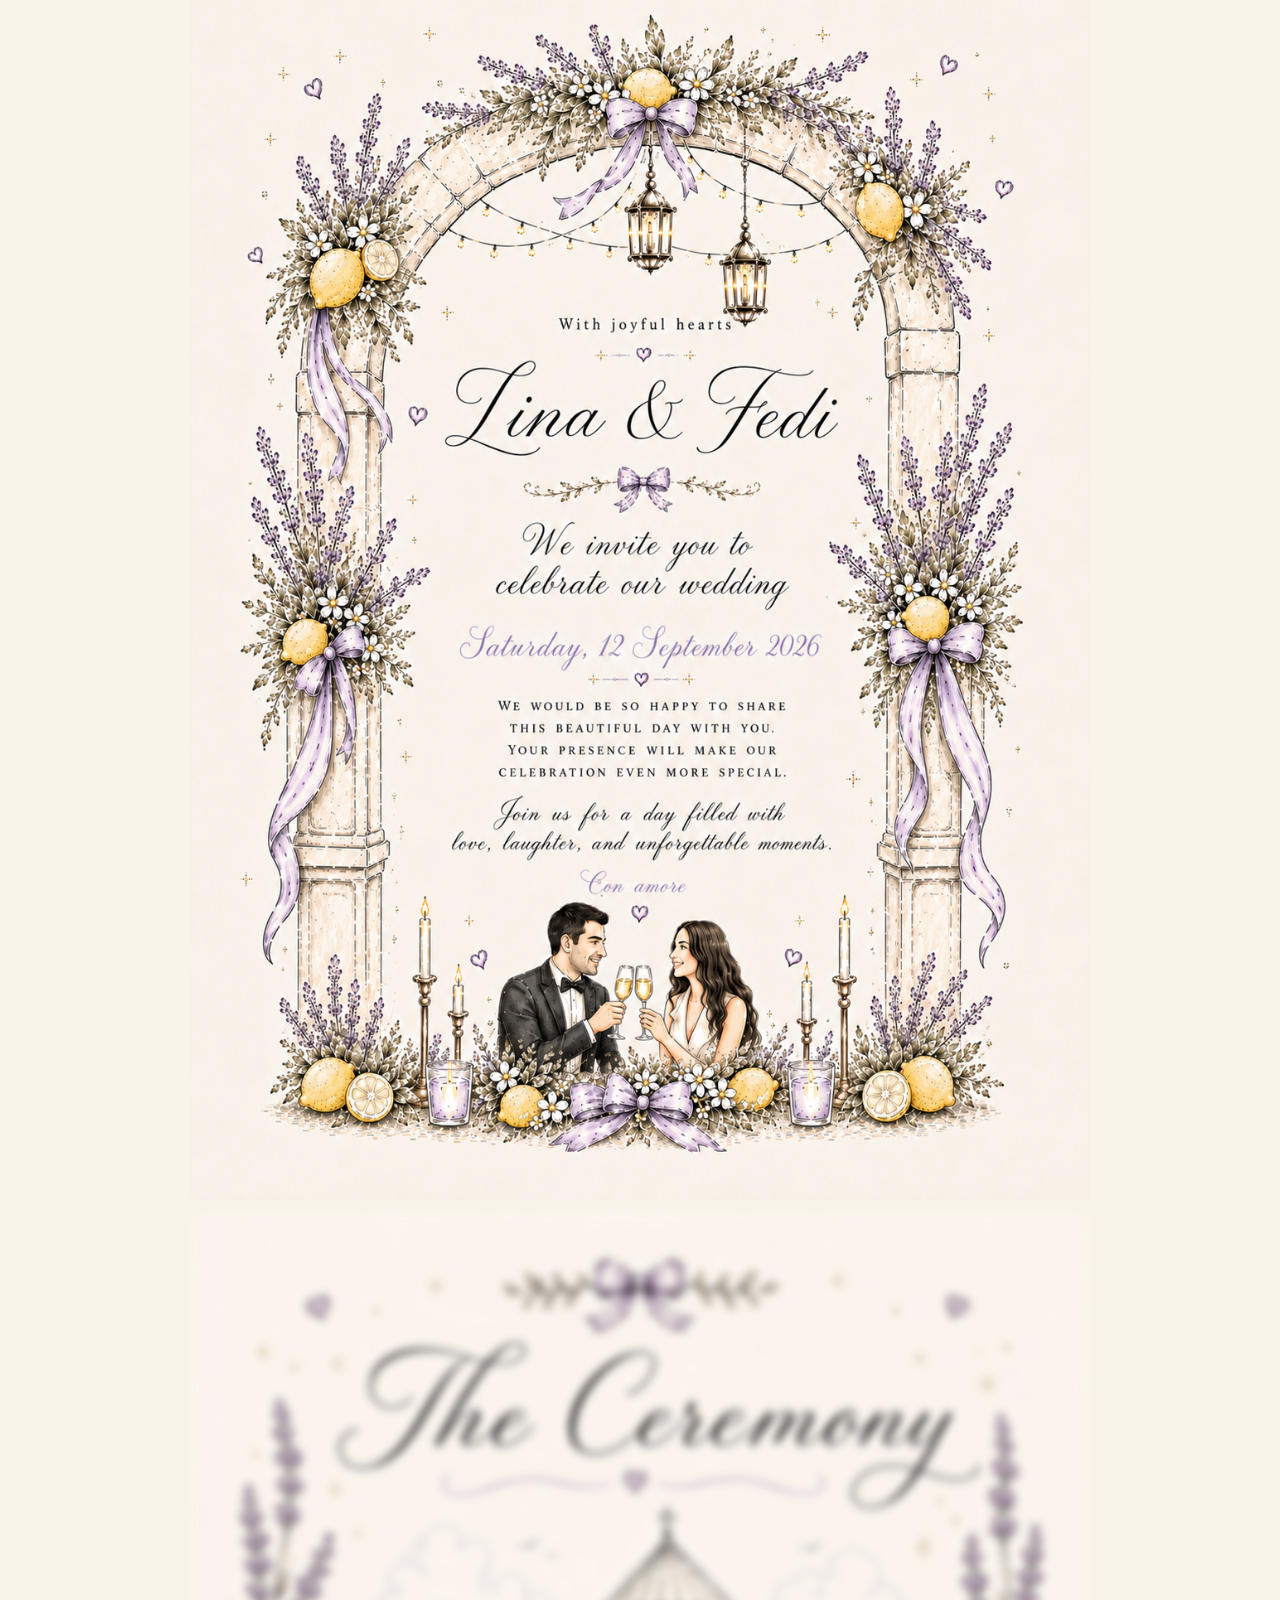
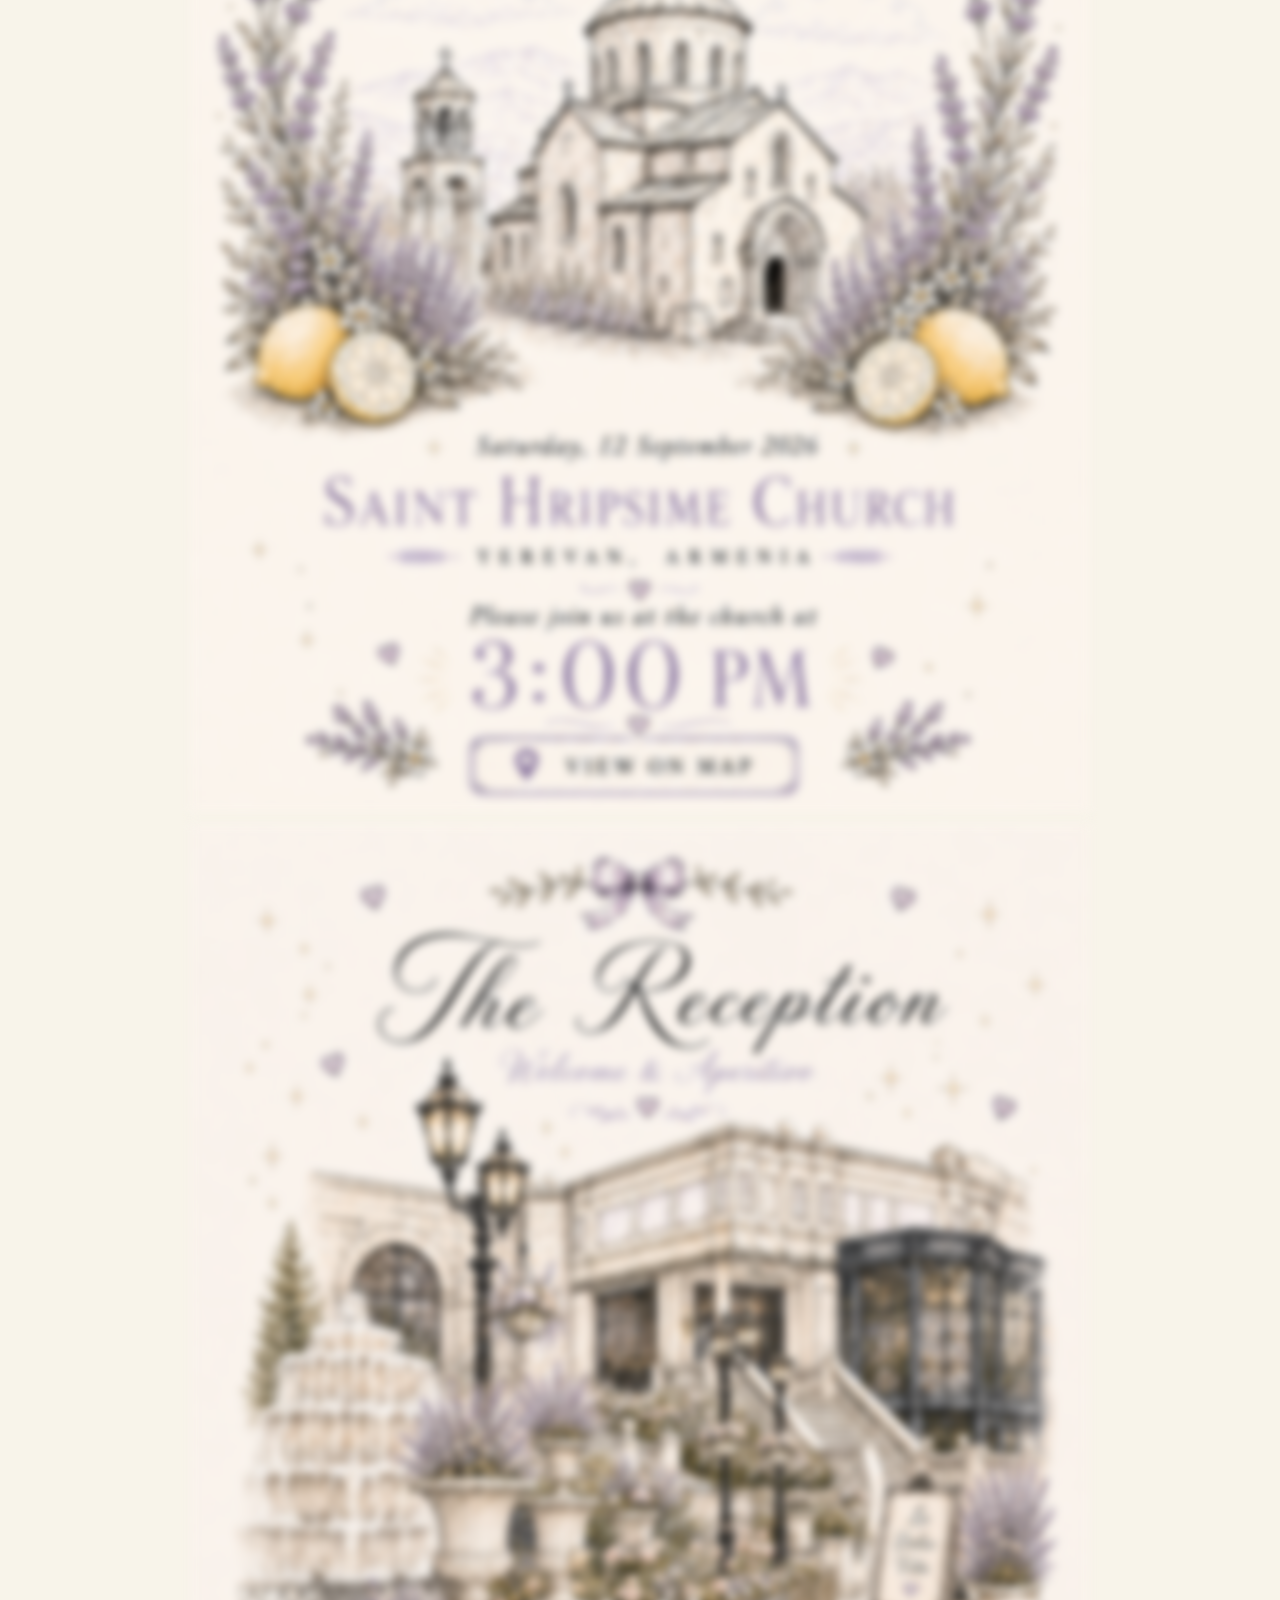
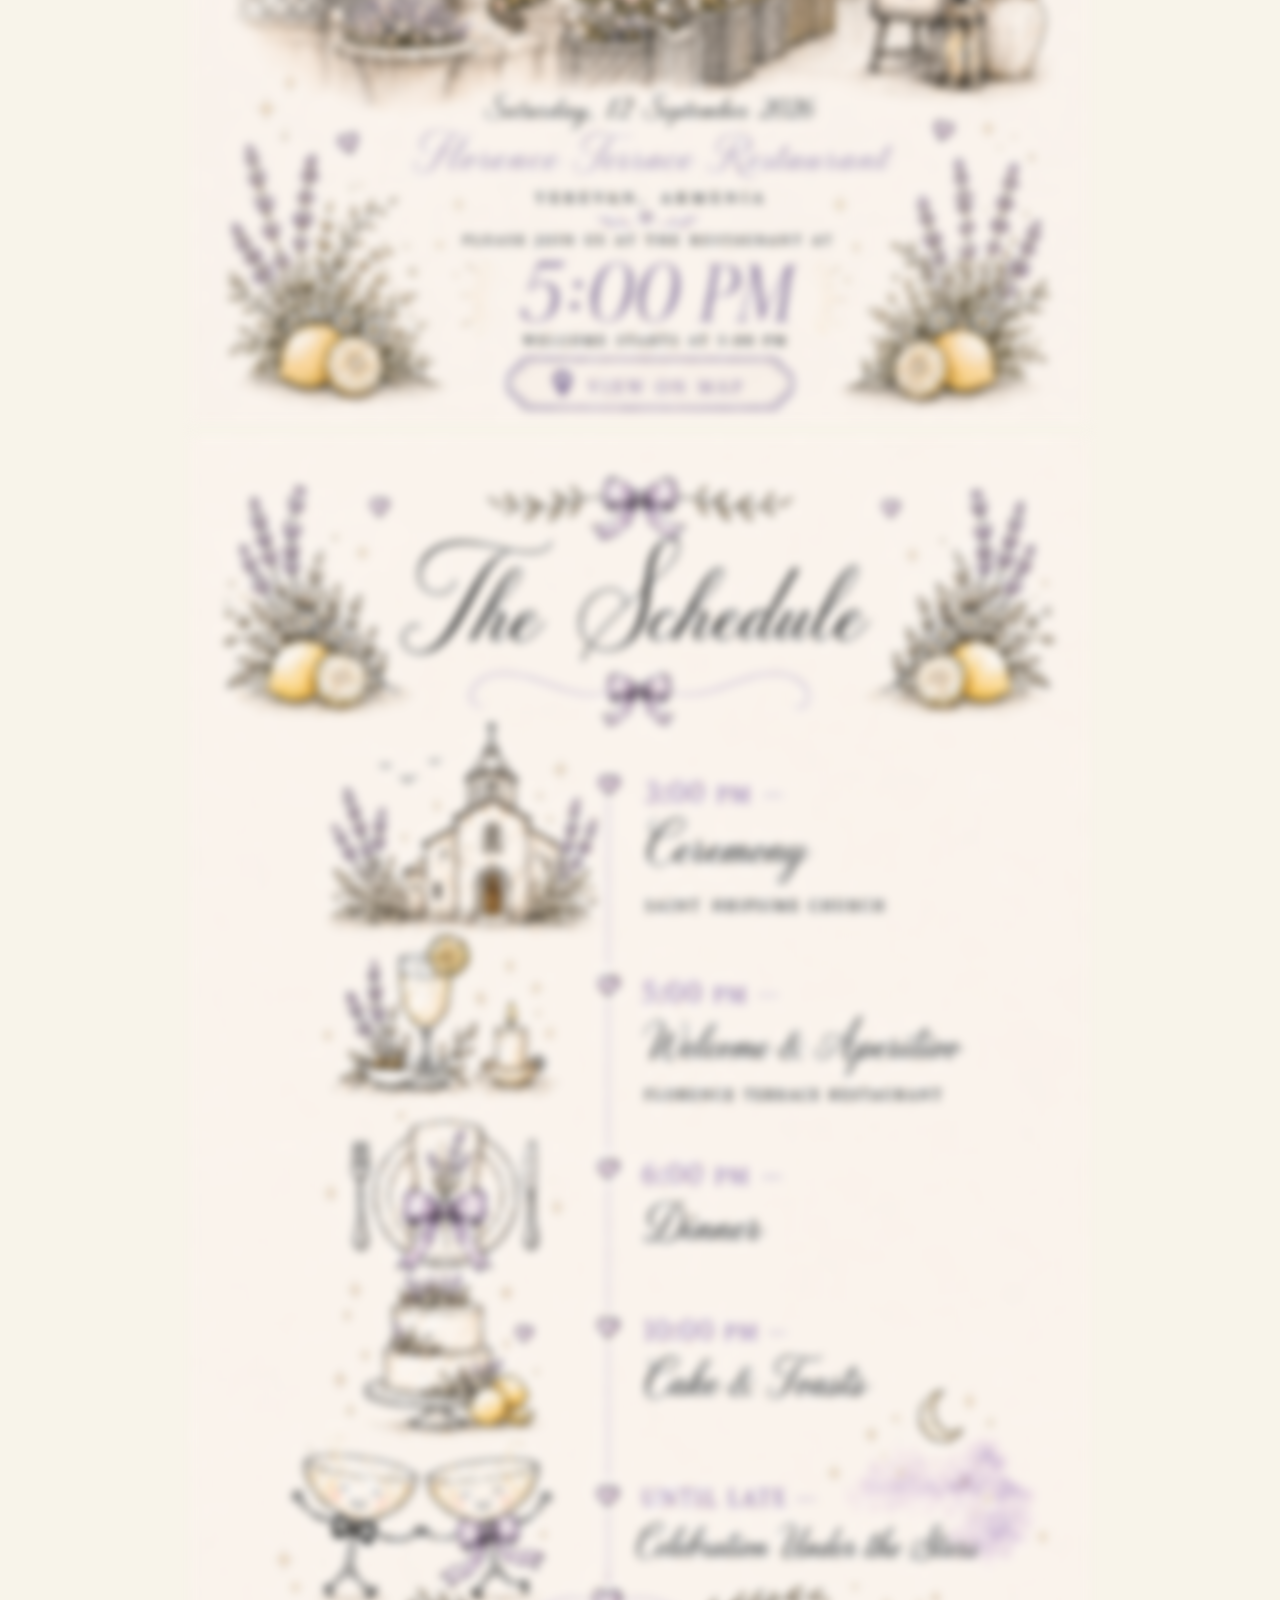
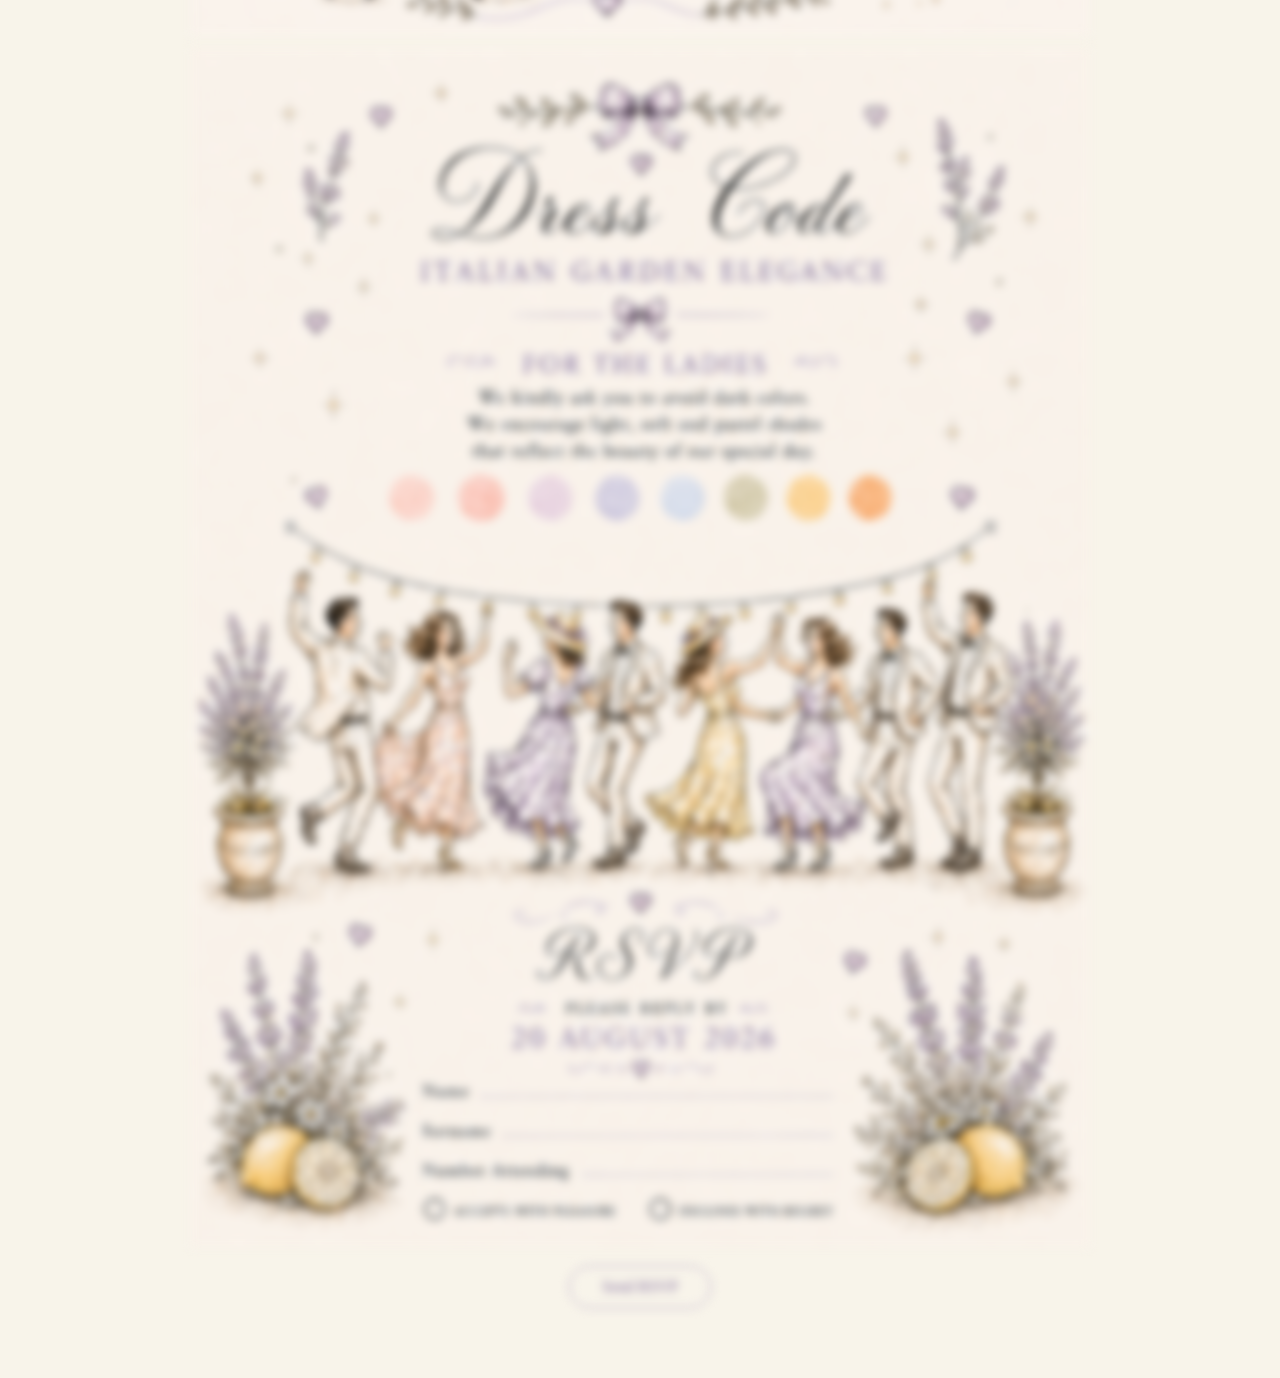
==== gallery.html @ e51edb40 "Add wedding invitation website" ====
<!DOCTYPE html>
<html lang="en">
<head>
  <meta charset="UTF-8" />
  <meta name="viewport" content="width=device-width, initial-scale=1.0" />
  <title>Lina & Fedi Wedding Invitation Pages</title>
  <link rel="stylesheet" href="style.css" />
</head>

<body class="gallery-body">

  <main class="gallery">

    <!-- PAGE 2 -->
    <section class="image-container page-card">
      <img
        src="images/page2.png"
        alt="Wedding welcome page"
        class="invitation-image"
      />
    </section>

    <!-- PAGE 3 - CHURCH -->
    <section class="image-container page-card">
      <img
        src="images/page3.png"
        alt="Wedding ceremony page"
        class="invitation-image"
      />

      <a
        href="https://maps.app.goo.gl/pijSXCRr31NXPTo37?g_st=ic"
        target="_blank"
        rel="noopener noreferrer"
        class="map-link church-map"
        aria-label="View Saint Hripsime Church on map">
      </a>
    </section>

    <!-- PAGE 4 - RESTAURANT -->
    <section class="image-container page-card">
      <img
        src="images/page4.png"
        alt="Wedding reception page"
        class="invitation-image"
      />

      <a
        href="https://maps.app.goo.gl/qDhPd2dfKMx9R3VH9?g_st=ic"
        target="_blank"
        rel="noopener noreferrer"
        class="map-link restaurant-map"
        aria-label="View Florence Terrace Restaurant on map">
      </a>
    </section>

    <!-- PAGE 5 -->
    <section class="image-container page-card">
      <img
        src="images/page5.png"
        alt="Wedding schedule page"
        class="invitation-image"
      />
    </section>

    <!-- PAGE 6 - RSVP -->
    <section class="image-container page-card page-six-container">
      <img
        src="images/page6.png"
        alt="Dress code and RSVP page"
        class="invitation-image"
      />

      <form
        class="rsvp-form"
        id="rsvpForm"
        action="https://api.web3forms.com/submit"
        method="POST">

        <input type="hidden" name="access_key" value="b449ca7d-b9e2-41a8-8416-8d75da561d3b">
        <input type="hidden" name="subject" value="Wedding RSVP - Lina & Fedi">
        <input type="hidden" name="from_name" value="Lina & Fedi Wedding Invitation">

        <input type="checkbox" name="botcheck" class="hidden-check">

        <input
          type="text"
          name="Name"
          class="rsvp-input name-input"
          required
        />

        <input
          type="text"
          name="Surname"
          class="rsvp-input surname-input"
          required
        />

        <input
          type="number"
          name="Number Attending"
          class="rsvp-input attending-input"
          min="1"
          required
        />

        <label class="rsvp-radio accept-area">
          <input
            type="radio"
            name="Response"
            value="Accepts with pleasure"
            required
          />
          <span class="radio-mark"></span>
        </label>

        <label class="rsvp-radio decline-area">
          <input
            type="radio"
            name="Response"
            value="Declines with regret"
          />
          <span class="radio-mark"></span>
        </label>

        <button type="submit" class="submit-rsvp">
          Send RSVP
        </button>

        <p id="formMessage" class="form-message"></p>

      </form>
    </section>

  </main>

  <script>
    /* Page changing effect */
    const pageCards = document.querySelectorAll(".page-card");

    const observer = new IntersectionObserver(function(entries) {
      entries.forEach(function(entry) {
        if (entry.isIntersecting) {
          entry.target.classList.add("page-visible");
        } else {
          entry.target.classList.remove("page-visible");
        }
      });
    }, {
      threshold: 0.25
    });

    pageCards.forEach(function(card) {
      observer.observe(card);
    });

    /* RSVP direct send */
    const form = document.getElementById("rsvpForm");
    const submitBtn = form.querySelector('button[type="submit"]');
    const formMessage = document.getElementById("formMessage");

    form.addEventListener("submit", async function(event) {
      event.preventDefault();

      const formData = new FormData(form);
      const originalText = submitBtn.textContent;

      submitBtn.textContent = "Sending...";
      submitBtn.disabled = true;
      formMessage.textContent = "";

      try {
        const response = await fetch("https://api.web3forms.com/submit", {
          method: "POST",
          body: formData
        });

        const data = await response.json();

        if (data.success) {
          formMessage.textContent = "Thank you! Your RSVP has been sent.";
          form.reset();
        } else {
          formMessage.textContent = "Error: " + data.message;
        }

      } catch (error) {
        formMessage.textContent = "Something went wrong. Please try again.";
      } finally {
        submitBtn.textContent = originalText;
        submitBtn.disabled = false;
      }
    });
  </script>

</body>
</html>
---- style.css ----
* {
  box-sizing: border-box;
}

html {
  scroll-behavior: smooth;
}

body {
  margin: 0;
  padding: 0;
  background: #f8f4ea;
  font-family: Georgia, "Times New Roman", serif;
}

.single-page,
.gallery {
  width: 100%;
  display: flex;
  flex-direction: column;
  align-items: center;
}

/* IMAGE CONTAINER */

.image-container {
  position: relative;
  width: 100%;
  max-width: 900px;
  margin: 0 auto;
}

.invitation-image {
  width: 100%;
  height: auto;
  display: block;
}

/* FIRST PAGE STAMP */

.stamp-link {
  position: absolute;
  left: 41.7%;
  top: 50.7%;
  width: 16.5%;
  height: 12.5%;
  border-radius: 50%;
  cursor: pointer;
  z-index: 20;
}

/* OPENING EFFECT */

.cover-container {
  transition: transform 1s ease, opacity 1s ease, filter 1s ease;
}

.stamp-clicked .cover-container {
  transform: scale(1.05);
  opacity: 0;
  filter: blur(4px);
}

.open-effect {
  position: absolute;
  left: 50%;
  top: 67%;
  transform: translateX(-50%);
  padding: 12px 28px;
  border-radius: 40px;
  background: rgba(248, 244, 234, 0.94);
  color: #8f79a8;
  font-family: Georgia, "Times New Roman", serif;
  font-size: 18px;
  letter-spacing: 1px;
  opacity: 0;
  pointer-events: none;
  z-index: 50;
  transition: opacity 0.4s ease, transform 0.4s ease;
}

.open-effect.show {
  opacity: 1;
  transform: translateX(-50%) translateY(-8px);
}

/* MUSIC */

#weddingMusic {
  display: none;
}

/* MUTE BUTTON */

.mute-button {
  position: fixed;
  right: 18px;
  bottom: 18px;
  z-index: 9999;
  padding: 10px 20px;
  border: 1px solid #9d8ab8;
  background: #f8f4ea;
  color: #7d689c;
  font-family: Georgia, "Times New Roman", serif;
  font-size: 14px;
  border-radius: 30px;
  cursor: pointer;
  opacity: 0;
  pointer-events: none;
  transition: opacity 0.4s ease, background 0.3s ease;
  box-shadow: 0 4px 18px rgba(0, 0, 0, 0.12);
}

.mute-button.show {
  opacity: 1;
  pointer-events: auto;
}

.mute-button:hover {
  background: #eee6f5;
}

/* GALLERY FRAME */

.gallery-frame {
  position: fixed;
  inset: 0;
  width: 100%;
  height: 100vh;
  border: none;
  background: #f8f4ea;
  opacity: 0;
  pointer-events: none;
  z-index: 100;
  transition: opacity 1s ease;
}

.show-gallery .gallery-frame {
  opacity: 1;
  pointer-events: auto;
}

/* GALLERY BODY */

.gallery-body {
  animation: galleryFadeIn 0.9s ease forwards;
  scroll-snap-type: y proximity;
  overflow-y: auto;
}

@keyframes galleryFadeIn {
  from {
    opacity: 0;
    filter: blur(5px);
  }

  to {
    opacity: 1;
    filter: blur(0);
  }
}

/* PAGE CHANGING EFFECT */

.page-card {
  scroll-snap-align: start;
  opacity: 0;
  transform: translateY(60px) scale(0.96);
  filter: blur(5px);
  transition:
    opacity 0.9s ease,
    transform 0.9s ease,
    filter 0.9s ease;
}

.page-card.page-visible {
  opacity: 1;
  transform: translateY(0) scale(1);
  filter: blur(0);
}

.page-card:not(:last-child) {
  margin-bottom: 12px;
}

/* MAP LINKS */

.map-link {
  position: absolute;
  cursor: pointer;
  z-index: 20;
}

/* Page 3 - Church VIEW ON MAP */
.church-map {
  left: 35.5%;
  top: 91.75%;
  width: 28%;
  height: 3.2%;
}

/* Page 4 - Restaurant VIEW ON MAP */
.restaurant-map {
  left: 40.3%;
  top: 94.15%;
  width: 23.5%;
  height: 3.2%;
}

/* RSVP FORM */

.page-six-container {
  margin-bottom: 130px;
}

.rsvp-form {
  position: absolute;
  inset: 0;
  z-index: 30;
}

.hidden-check {
  display: none;
}

/* TEXT INPUTS — exactly after printed text, at the start of the line */

.rsvp-input {
  position: absolute;
  background: transparent;
  border: none;
  outline: none;
  color: #2c2c2c;
  font-family: Georgia, "Times New Roman", serif;
  font-size: clamp(14px, 2.1vw, 21px);
  height: 24px;
  line-height: 24px;
  padding: 0 4px;
  text-align: left;
}

/* Remove number input arrows */

.attending-input::-webkit-inner-spin-button,
.attending-input::-webkit-outer-spin-button {
  -webkit-appearance: none;
  margin: 0;
}

.attending-input {
  -moz-appearance: textfield;
}

/* Name line */
.name-input {
  left: 26.7%;
  top: 85.42%;
  width: 44.8%;
}

/* Surname line */
.surname-input {
  left: 28.7%;
  top: 88.78%;
  width: 42.8%;
}

/* Number Attending line */
.attending-input {
  left: 38.7%;
  top: 92.10%;
  width: 32.8%;
}

/* RADIO OPTIONS */

.rsvp-radio {
  position: absolute;
  cursor: pointer;
  z-index: 40;
  height: 3.4%;
}

.rsvp-radio input {
  position: absolute;
  opacity: 0;
  pointer-events: none;
}

/* Dot centered inside the printed circle */

.radio-mark {
  position: absolute;
  top: 50%;
  left: 0;
  width: clamp(18px, 2.5vw, 23px);
  height: clamp(18px, 2.5vw, 23px);
  border-radius: 50%;
  transform: translateY(-50%);
}

.rsvp-radio input:checked + .radio-mark::after {
  content: "";
  position: absolute;
  left: 50%;
  top: 50%;
  width: 45%;
  height: 45%;
  transform: translate(-50%, -50%);
  border-radius: 50%;
  background: #8f79a8;
}

/* Accepts with pleasure — centered on the printed circle */
.accept-area {
  left: 23.75%;
  top: 95.03%;
  width: 25%;
}

/* Declines with regret — centered on the printed circle */
.decline-area {
  left: 50.85%;
  top: 95.03%;
  width: 27%;
}

/* SEND RSVP BUTTON */

.submit-rsvp {
  position: absolute;
  left: 50%;
  top: calc(100% + 18px);
  transform: translateX(-50%);
  padding: 11px 32px;
  border: 1px solid #9d8ab8;
  background: #f8f4ea;
  color: #7d689c;
  font-family: Georgia, "Times New Roman", serif;
  font-size: 16px;
  border-radius: 30px;
  cursor: pointer;
  white-space: nowrap;
}

.submit-rsvp:hover {
  background: #eee6f5;
}

.submit-rsvp:disabled {
  opacity: 0.6;
  cursor: not-allowed;
}

/* MESSAGE AFTER SENDING */

.form-message {
  position: absolute;
  left: 50%;
  top: calc(100% + 70px);
  transform: translateX(-50%);
  width: 90%;
  text-align: center;
  font-family: Georgia, "Times New Roman", serif;
  font-size: 15px;
  color: #7d689c;
}

/* MOBILE */

@media (max-width: 600px) {
  .image-container {
    max-width: 100%;
  }

  .open-effect {
    font-size: 14px;
    padding: 9px 20px;
  }

  .rsvp-input {
    font-size: 12px;
    height: 22px;
    line-height: 22px;
    padding: 0 3px;
  }

  .submit-rsvp {
    font-size: 13px;
    padding: 8px 22px;
  }

  .form-message {
    font-size: 13px;
  }

  .mute-button {
    right: 12px;
    bottom: 12px;
    font-size: 12px;
    padding: 8px 15px;
  }
}
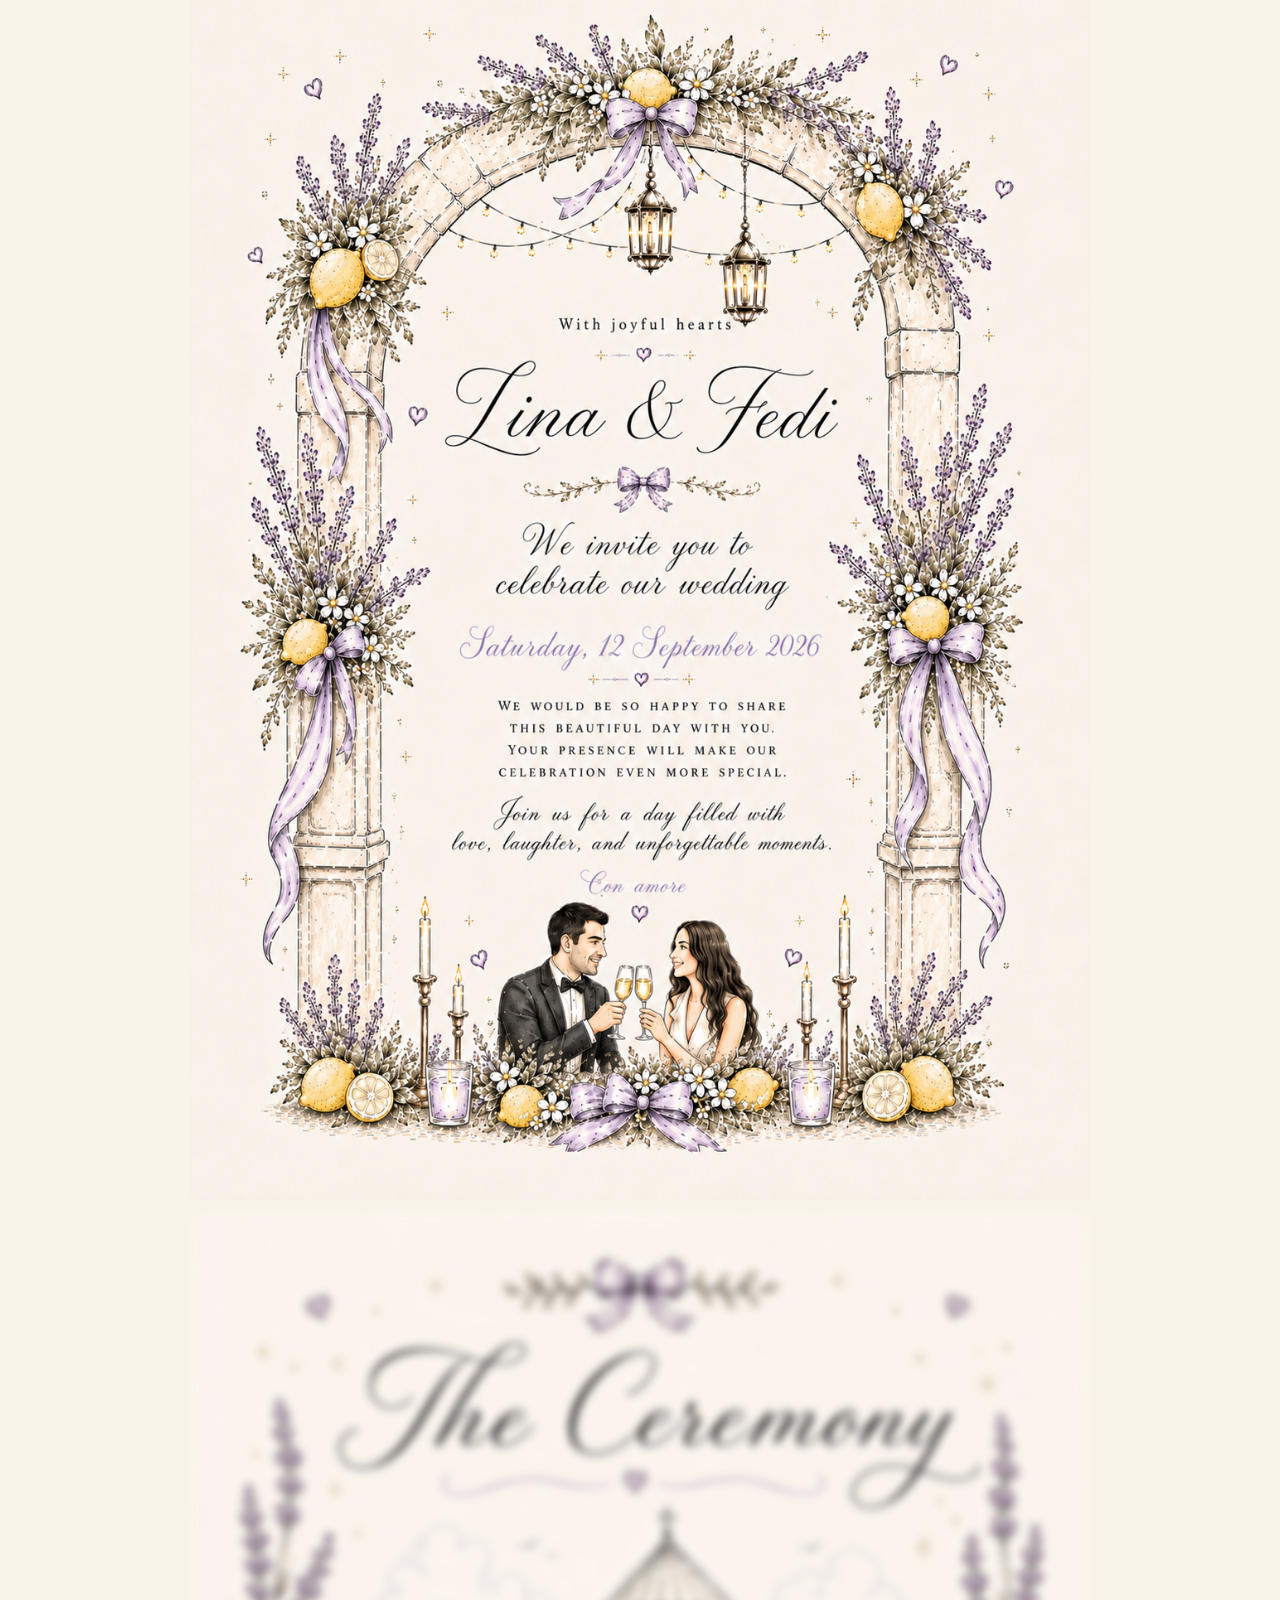
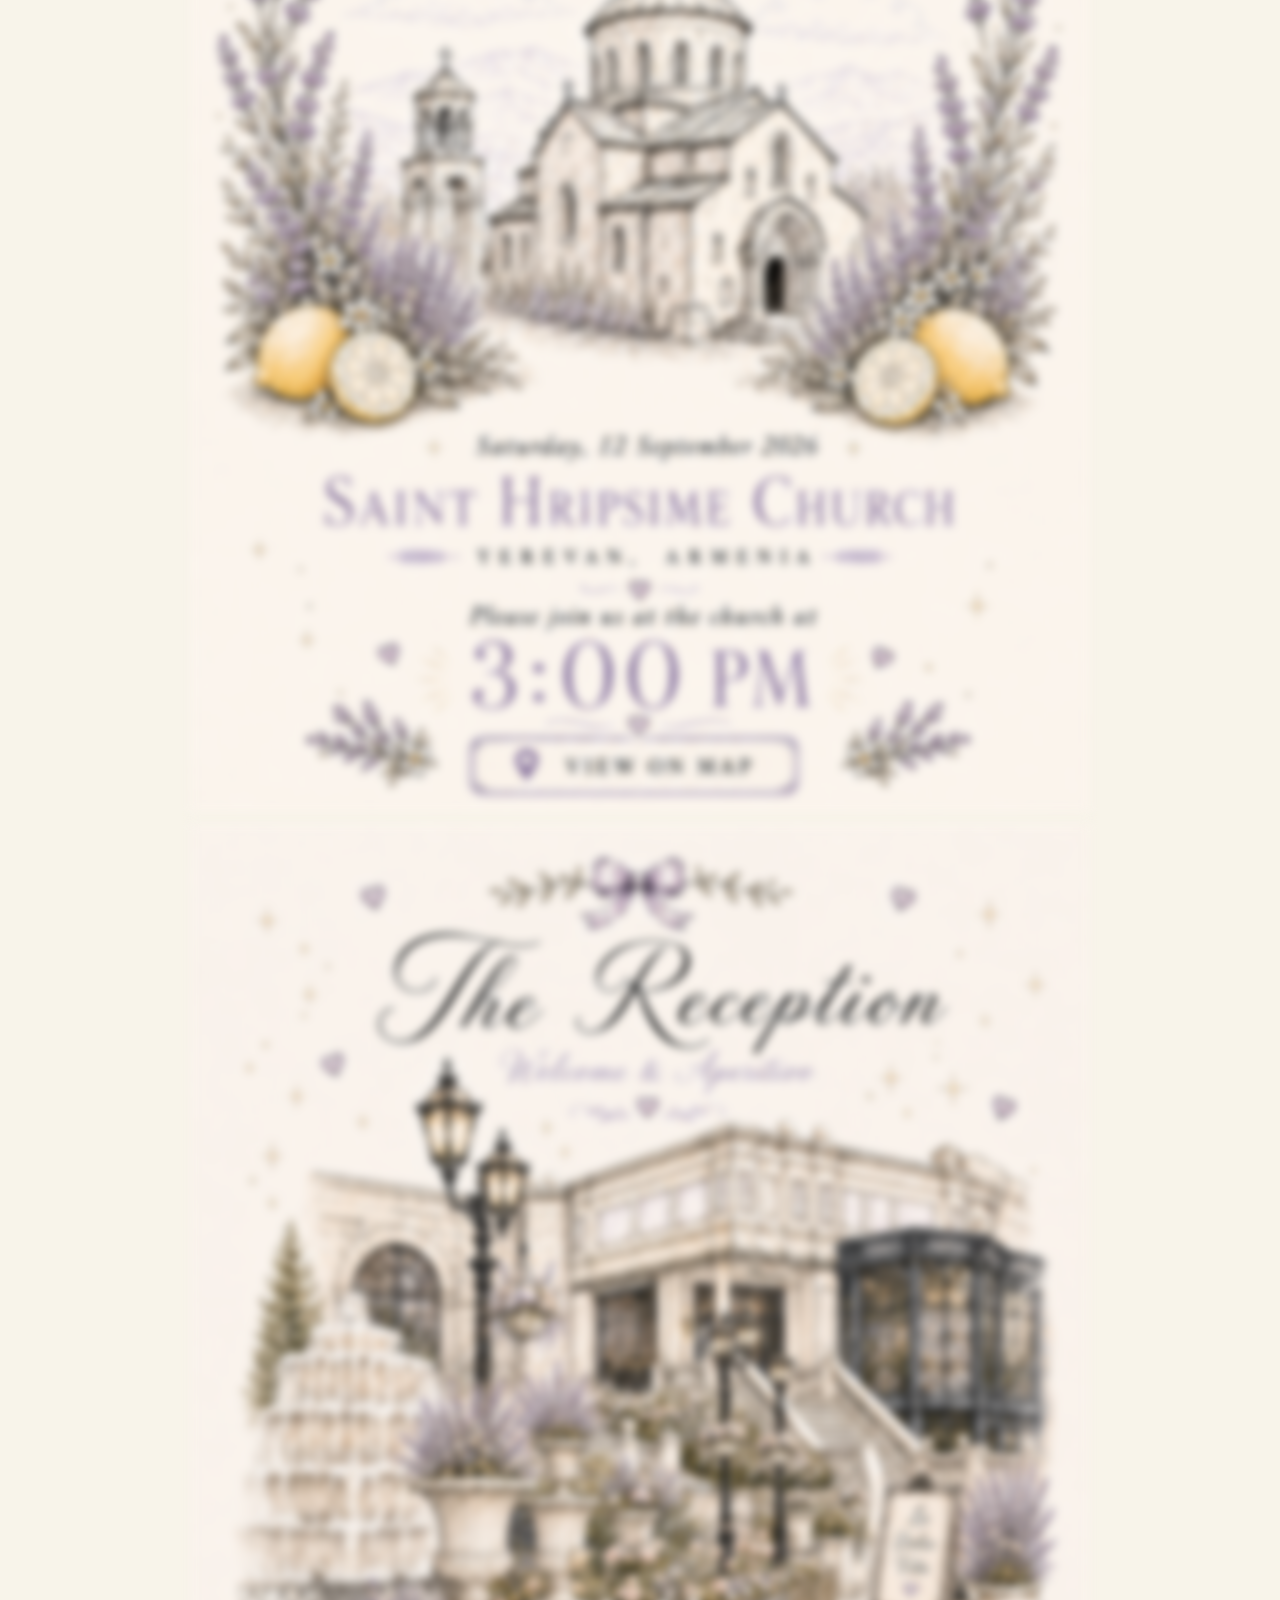
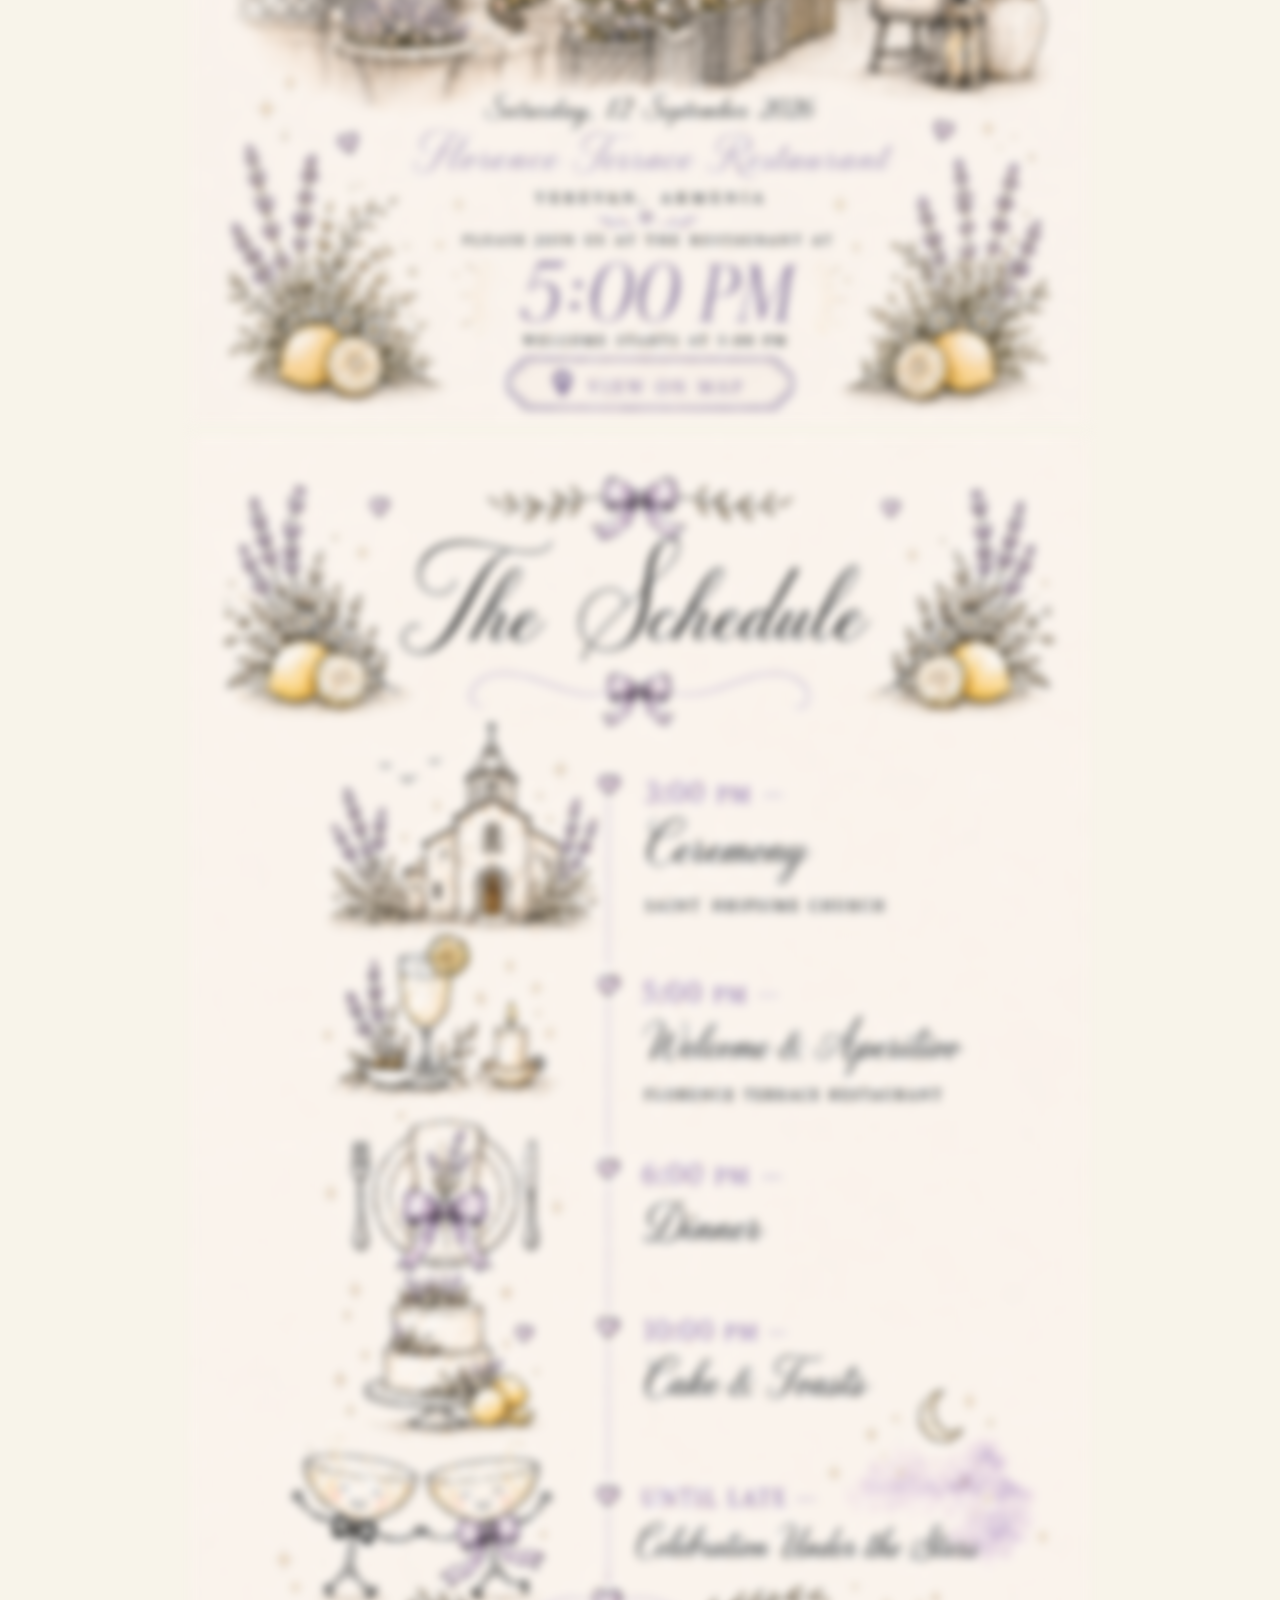
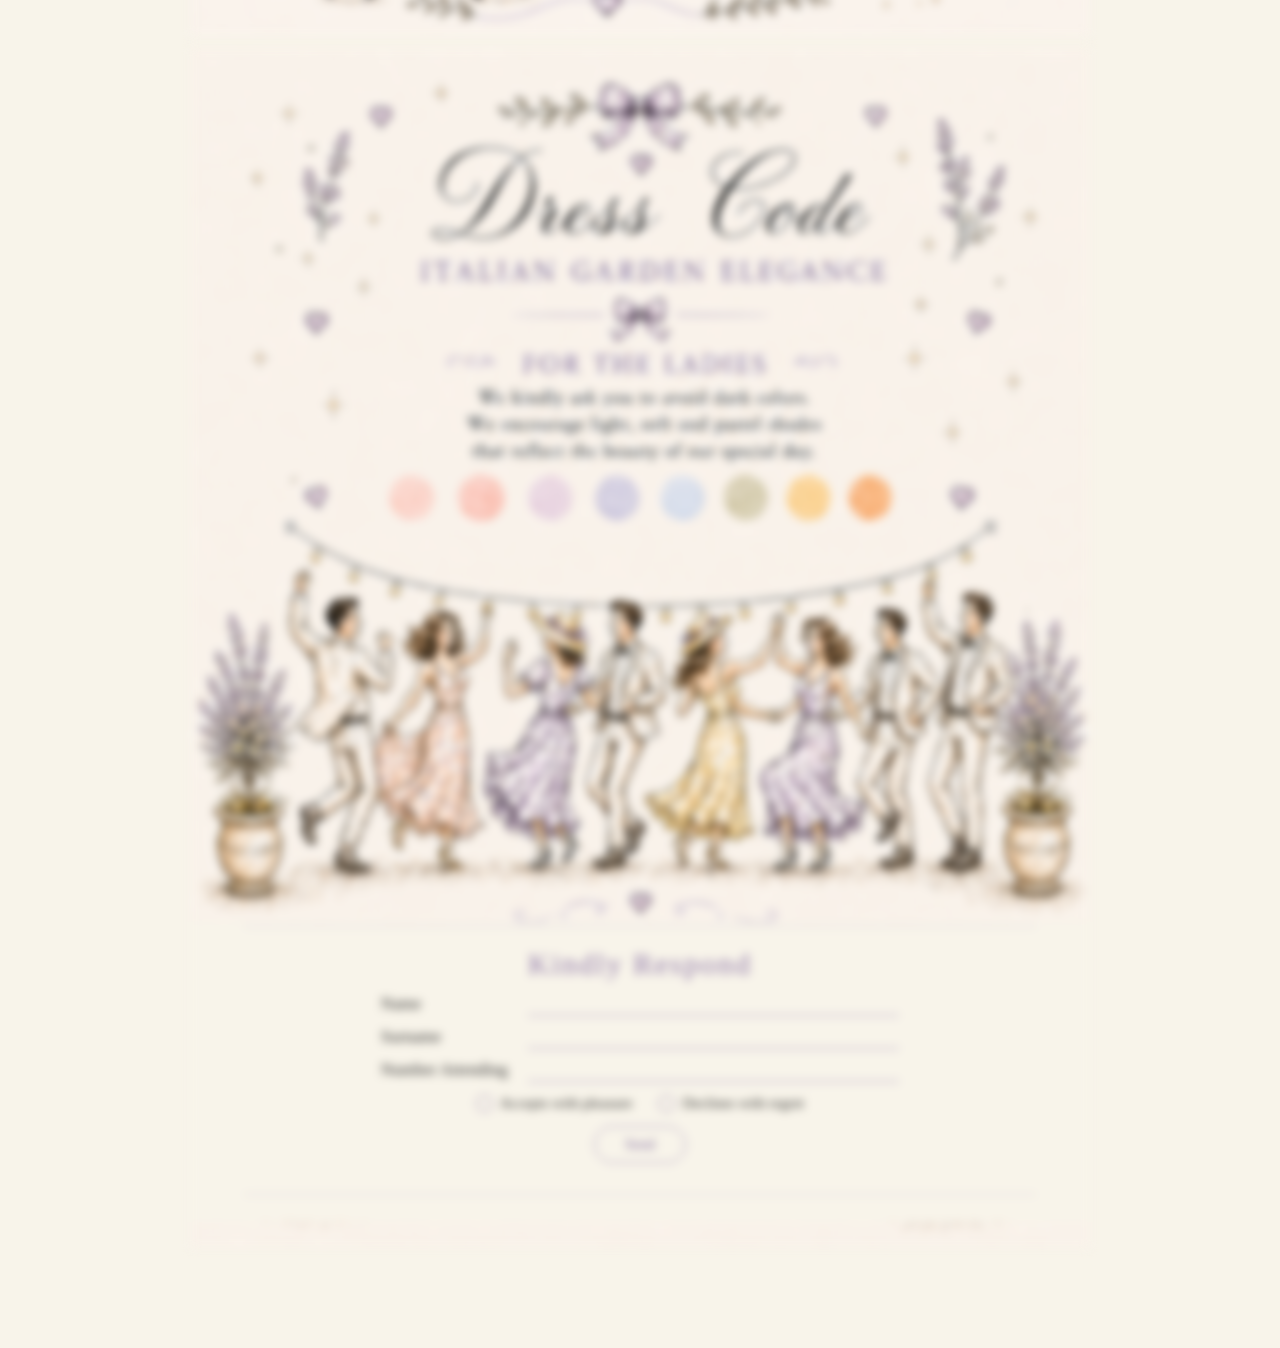
==== commit 05c3ccd9: "Update wedding invitation website" ====
--- a/gallery.html
+++ b/gallery.html
@@ -11,22 +11,12 @@
 
   <main class="gallery">
 
-    <!-- PAGE 2 -->
     <section class="image-container page-card">
-      <img
-        src="images/page2.png"
-        alt="Wedding welcome page"
-        class="invitation-image"
-      />
+      <img src="images/page2.png" alt="Wedding welcome page" class="invitation-image" />
     </section>
 
-    <!-- PAGE 3 - CHURCH -->
     <section class="image-container page-card">
-      <img
-        src="images/page3.png"
-        alt="Wedding ceremony page"
-        class="invitation-image"
-      />
+      <img src="images/page3.png" alt="Wedding ceremony page" class="invitation-image" />
 
       <a
         href="https://maps.app.goo.gl/pijSXCRr31NXPTo37?g_st=ic"
@@ -37,39 +27,26 @@
       </a>
     </section>
 
-    <!-- PAGE 4 - RESTAURANT -->
     <section class="image-container page-card">
-      <img
-        src="images/page4.png"
-        alt="Wedding reception page"
-        class="invitation-image"
-      />
+      <img src="images/page4.png" alt="Wedding reception page" class="invitation-image" />
 
       <a
         href="https://maps.app.goo.gl/qDhPd2dfKMx9R3VH9?g_st=ic"
         target="_blank"
         rel="noopener noreferrer"
         class="map-link restaurant-map"
-        aria-label="View Florence Terrace Restaurant on map">
+        aria-label="View Florence Restaurant on map">
       </a>
     </section>
 
-    <!-- PAGE 5 -->
     <section class="image-container page-card">
-      <img
-        src="images/page5.png"
-        alt="Wedding schedule page"
-        class="invitation-image"
-      />
+      <img src="images/page5.png" alt="Wedding schedule page" class="invitation-image" />
     </section>
 
-    <!-- PAGE 6 - RSVP -->
     <section class="image-container page-card page-six-container">
-      <img
-        src="images/page6.png"
-        alt="Dress code and RSVP page"
-        class="invitation-image"
-      />
+      <img src="images/page6.png" alt="Dress code and RSVP page" class="invitation-image" />
+
+      <div class="rsvp-cover"></div>
 
       <form
         class="rsvp-form"
@@ -80,55 +57,46 @@
         <input type="hidden" name="access_key" value="b449ca7d-b9e2-41a8-8416-8d75da561d3b">
         <input type="hidden" name="subject" value="Wedding RSVP - Lina & Fedi">
         <input type="hidden" name="from_name" value="Lina & Fedi Wedding Invitation">
-
         <input type="checkbox" name="botcheck" class="hidden-check">
 
-        <input
-          type="text"
-          name="Name"
-          class="rsvp-input name-input"
-          required
-        />
+        <div class="rsvp-panel">
 
-        <input
-          type="text"
-          name="Surname"
-          class="rsvp-input surname-input"
-          required
-        />
+          <h2 class="rsvp-title">Kindly Respond</h2>
 
-        <input
-          type="number"
-          name="Number Attending"
-          class="rsvp-input attending-input"
-          min="1"
-          required
-        />
+          <label class="form-row">
+            <span>Name</span>
+            <input type="text" name="Name" required>
+          </label>
 
-        <label class="rsvp-radio accept-area">
-          <input
-            type="radio"
-            name="Response"
-            value="Accepts with pleasure"
-            required
-          />
-          <span class="radio-mark"></span>
-        </label>
+          <label class="form-row">
+            <span>Surname</span>
+            <input type="text" name="Surname" required>
+          </label>
 
-        <label class="rsvp-radio decline-area">
-          <input
-            type="radio"
-            name="Response"
-            value="Declines with regret"
-          />
-          <span class="radio-mark"></span>
-        </label>
+          <label class="form-row">
+            <span>Number Attending</span>
+            <input type="text" inputmode="numeric" name="Number Attending" required>
+          </label>
 
-        <button type="submit" class="submit-rsvp">
-          Send RSVP
-        </button>
+          <div class="response-row">
+            <label class="response-option">
+              <input type="radio" name="Response" value="Accepts with pleasure" required>
+              <span class="circle"></span>
+              <span>Accepts with pleasure</span>
+            </label>
 
-        <p id="formMessage" class="form-message"></p>
+            <label class="response-option">
+              <input type="radio" name="Response" value="Declines with regret">
+              <span class="circle"></span>
+              <span>Declines with regret</span>
+            </label>
+          </div>
+
+          <button type="submit" class="submit-rsvp">Send</button>
+
+          <p id="formMessage" class="form-message"></p>
+
+        </div>
 
       </form>
     </section>
@@ -136,7 +104,6 @@
   </main>
 
   <script>
-    /* Page changing effect */
     const pageCards = document.querySelectorAll(".page-card");
 
     const observer = new IntersectionObserver(function(entries) {
@@ -155,7 +122,6 @@
       observer.observe(card);
     });
 
-    /* RSVP direct send */
     const form = document.getElementById("rsvpForm");
     const submitBtn = form.querySelector('button[type="submit"]');
     const formMessage = document.getElementById("formMessage");
@@ -179,7 +145,7 @@
         const data = await response.json();
 
         if (data.success) {
-          formMessage.textContent = "Thank you! Your RSVP has been sent.";
+          formMessage.textContent = "Thank you! Your reply has been sent.";
           form.reset();
         } else {
           formMessage.textContent = "Error: " + data.message;
--- a/style.css
+++ b/style.css
@@ -4,6 +4,7 @@
 
 html {
   scroll-behavior: smooth;
+  -webkit-text-size-adjust: 100%;
 }
 
 body {
@@ -11,6 +12,7 @@
   padding: 0;
   background: #f8f4ea;
   font-family: Georgia, "Times New Roman", serif;
+  overflow-x: hidden;
 }
 
 .single-page,
@@ -34,6 +36,8 @@
   width: 100%;
   height: auto;
   display: block;
+  user-select: none;
+  -webkit-user-drag: none;
 }
 
 /* FIRST PAGE STAMP */
@@ -47,6 +51,7 @@
   border-radius: 50%;
   cursor: pointer;
   z-index: 20;
+  -webkit-tap-highlight-color: transparent;
 }
 
 /* OPENING EFFECT */
@@ -70,7 +75,6 @@
   border-radius: 40px;
   background: rgba(248, 244, 234, 0.94);
   color: #8f79a8;
-  font-family: Georgia, "Times New Roman", serif;
   font-size: 18px;
   letter-spacing: 1px;
   opacity: 0;
@@ -127,6 +131,7 @@
   inset: 0;
   width: 100%;
   height: 100vh;
+  height: 100dvh;
   border: none;
   background: #f8f4ea;
   opacity: 0;
@@ -146,6 +151,7 @@
   animation: galleryFadeIn 0.9s ease forwards;
   scroll-snap-type: y proximity;
   overflow-y: auto;
+  overflow-x: hidden;
 }
 
 @keyframes galleryFadeIn {
@@ -183,164 +189,182 @@
   margin-bottom: 12px;
 }
 
-/* MAP LINKS */
+/* MAP LINKS — clickable only on the VIEW ON MAP button */
 
 .map-link {
   position: absolute;
   cursor: pointer;
-  z-index: 20;
-}
-
-/* Page 3 - Church VIEW ON MAP */
+  z-index: 80;
+  display: block;
+  -webkit-tap-highlight-color: transparent;
+}
+
+/* Page 3 — Saint Hripsime Church VIEW ON MAP button */
 .church-map {
-  left: 35.5%;
-  top: 91.75%;
-  width: 28%;
-  height: 3.2%;
-}
-
-/* Page 4 - Restaurant VIEW ON MAP */
+  left: 27.5%;
+  top: 93.05%;
+  width: 45%;
+  height: 4%;
+}
+
+/* Page 4 — Florence Restaurant VIEW ON MAP button */
 .restaurant-map {
-  left: 40.3%;
-  top: 94.15%;
-  width: 23.5%;
-  height: 3.2%;
+  left: 34.8%;
+  top: 93.65%;
+  width: 34.5%;
+  height: 3.8%;
 }
 
 /* RSVP FORM */
 
 .page-six-container {
-  margin-bottom: 130px;
+  margin-bottom: 100px;
 }
 
 .rsvp-form {
   position: absolute;
   inset: 0;
-  z-index: 30;
+  z-index: 40;
 }
 
 .hidden-check {
   display: none;
 }
 
-/* TEXT INPUTS — exactly after printed text, at the start of the line */
-
-.rsvp-input {
+/* Fully hides the old RSVP background and text */
+
+.rsvp-cover {
   position: absolute;
+  left: 0;
+  top: 72.8%;
+  width: 100%;
+  height: 25%;
+  background: #f8f4ea;
+  z-index: 25;
+}
+
+/* Full-width clean RSVP form */
+
+.rsvp-panel {
+  position: absolute;
+  left: 6%;
+  top: 73.2%;
+  width: 88%;
+  padding: 20px 36px 22px;
+  background: #f8f4ea;
+  border-top: 1px solid rgba(157, 138, 184, 0.35);
+  border-bottom: 1px solid rgba(157, 138, 184, 0.35);
+  border-left: none;
+  border-right: none;
+  border-radius: 0;
+  text-align: center;
+  box-shadow: none;
+  overflow: hidden;
+}
+
+.rsvp-title,
+.form-row,
+.response-row,
+.submit-rsvp,
+.form-message {
+  position: relative;
+  z-index: 2;
+}
+
+.rsvp-title {
+  margin: 0 0 10px;
+  color: #8f79a8;
+  font-family: Georgia, "Times New Roman", serif;
+  font-size: clamp(18px, 2.7vw, 30px);
+  font-weight: normal;
+  letter-spacing: 2px;
+}
+
+.form-row {
+  display: flex;
+  align-items: center;
+  gap: 12px;
+  margin: 0 auto 8px;
+  width: 72%;
+  font-family: Georgia, "Times New Roman", serif;
+  color: #2c2c2c;
+  font-size: clamp(13px, 1.7vw, 17px);
+}
+
+.form-row span {
+  min-width: 135px;
+  text-align: left;
+}
+
+.form-row input {
+  flex: 1;
+  border: none;
+  border-bottom: 1px solid #9d8ab8;
   background: transparent;
-  border: none;
   outline: none;
+  font-family: Georgia, "Times New Roman", serif;
+  font-size: clamp(13px, 1.7vw, 17px);
   color: #2c2c2c;
-  font-family: Georgia, "Times New Roman", serif;
-  font-size: clamp(14px, 2.1vw, 21px);
-  height: 24px;
-  line-height: 24px;
-  padding: 0 4px;
-  text-align: left;
-}
-
-/* Remove number input arrows */
-
-.attending-input::-webkit-inner-spin-button,
-.attending-input::-webkit-outer-spin-button {
-  -webkit-appearance: none;
-  margin: 0;
-}
-
-.attending-input {
-  -moz-appearance: textfield;
-}
-
-/* Name line */
-.name-input {
-  left: 26.7%;
-  top: 85.42%;
-  width: 44.8%;
-}
-
-/* Surname line */
-.surname-input {
-  left: 28.7%;
-  top: 88.78%;
-  width: 42.8%;
-}
-
-/* Number Attending line */
-.attending-input {
-  left: 38.7%;
-  top: 92.10%;
-  width: 32.8%;
-}
-
-/* RADIO OPTIONS */
-
-.rsvp-radio {
-  position: absolute;
+  padding: 2px 4px;
+}
+
+.response-row {
+  display: flex;
+  justify-content: center;
+  gap: 26px;
+  margin: 13px 0 14px;
+  flex-wrap: wrap;
+}
+
+.response-option {
+  display: flex;
+  align-items: center;
+  gap: 7px;
   cursor: pointer;
-  z-index: 40;
-  height: 3.4%;
-}
-
-.rsvp-radio input {
-  position: absolute;
-  opacity: 0;
-  pointer-events: none;
-}
-
-/* Dot centered inside the printed circle */
-
-.radio-mark {
-  position: absolute;
-  top: 50%;
-  left: 0;
-  width: clamp(18px, 2.5vw, 23px);
-  height: clamp(18px, 2.5vw, 23px);
+  font-family: Georgia, "Times New Roman", serif;
+  color: #2c2c2c;
+  font-size: clamp(12px, 1.45vw, 15px);
+  -webkit-tap-highlight-color: transparent;
+}
+
+.response-option input {
+  display: none;
+}
+
+.circle {
+  width: 17px;
+  height: 17px;
+  border: 1px solid #8f79a8;
   border-radius: 50%;
-  transform: translateY(-50%);
-}
-
-.rsvp-radio input:checked + .radio-mark::after {
+  position: relative;
+  flex-shrink: 0;
+}
+
+.response-option input:checked + .circle::after {
   content: "";
   position: absolute;
+  width: 8px;
+  height: 8px;
+  background: #8f79a8;
+  border-radius: 50%;
   left: 50%;
   top: 50%;
-  width: 45%;
-  height: 45%;
   transform: translate(-50%, -50%);
-  border-radius: 50%;
-  background: #8f79a8;
-}
-
-/* Accepts with pleasure — centered on the printed circle */
-.accept-area {
-  left: 23.75%;
-  top: 95.03%;
-  width: 25%;
-}
-
-/* Declines with regret — centered on the printed circle */
-.decline-area {
-  left: 50.85%;
-  top: 95.03%;
-  width: 27%;
-}
-
-/* SEND RSVP BUTTON */
+}
+
+/* SEND BUTTON */
 
 .submit-rsvp {
-  position: absolute;
-  left: 50%;
-  top: calc(100% + 18px);
-  transform: translateX(-50%);
-  padding: 11px 32px;
+  padding: 9px 30px;
   border: 1px solid #9d8ab8;
   background: #f8f4ea;
   color: #7d689c;
   font-family: Georgia, "Times New Roman", serif;
-  font-size: 16px;
+  font-size: 15px;
   border-radius: 30px;
   cursor: pointer;
   white-space: nowrap;
+  -webkit-tap-highlight-color: transparent;
 }
 
 .submit-rsvp:hover {
@@ -352,52 +376,242 @@
   cursor: not-allowed;
 }
 
-/* MESSAGE AFTER SENDING */
-
 .form-message {
-  position: absolute;
-  left: 50%;
-  top: calc(100% + 70px);
-  transform: translateX(-50%);
-  width: 90%;
-  text-align: center;
-  font-family: Georgia, "Times New Roman", serif;
-  font-size: 15px;
+  margin: 9px 0 0;
+  font-family: Georgia, "Times New Roman", serif;
+  font-size: 14px;
   color: #7d689c;
 }
 
-/* MOBILE */
-
-@media (max-width: 600px) {
+/* TABLET */
+
+@media (max-width: 768px) {
   .image-container {
     max-width: 100%;
+    width: 100%;
+  }
+
+  .page-card:not(:last-child) {
+    margin-bottom: 8px;
+  }
+
+  .page-card {
+    transform: translateY(35px) scale(0.98);
+    filter: blur(3px);
+  }
+
+  .rsvp-cover {
+    left: 0;
+    top: 72.6%;
+    width: 100%;
+    height: 25%;
+  }
+
+  .rsvp-panel {
+    left: 4%;
+    top: 72.9%;
+    width: 92%;
+    padding: 14px 20px 16px;
+  }
+
+  .form-row {
+    width: 80%;
+  }
+
+  .form-row span {
+    min-width: 118px;
+  }
+}
+
+/* MOBILE */
+
+@media (max-width: 600px) {
+  html,
+  body {
+    width: 100%;
+    margin: 0;
+    padding: 0;
+    overflow-x: hidden;
+    background: #f8f4ea;
+  }
+
+  .single-page,
+  .gallery {
+    width: 100vw;
+    max-width: 100vw;
+  }
+
+  .image-container {
+    width: 100vw;
+    max-width: 100vw;
+    margin: 0 auto;
+  }
+
+  .invitation-image {
+    width: 100vw;
+    max-width: 100vw;
+    height: auto;
+    display: block;
+  }
+
+  .stamp-link {
+    left: 39.5%;
+    top: 49.5%;
+    width: 21%;
+    height: 15.5%;
   }
 
   .open-effect {
+    top: 68%;
+    font-size: 13px;
+    padding: 8px 18px;
+  }
+
+  .gallery-body {
+    scroll-snap-type: none;
+  }
+
+  .page-card,
+  .page-card.page-visible {
+    opacity: 1;
+    transform: none;
+    filter: none;
+    transition: opacity 0.3s ease;
+  }
+
+  .page-card:not(:last-child) {
+    margin-bottom: 4px;
+  }
+
+  /* Mobile map links — clickable only on VIEW ON MAP button */
+
+  .church-map {
+    left: 25.5%;
+    top: 92.9%;
+    width: 49%;
+    height: 4.5%;
+  }
+
+  .restaurant-map {
+    left: 33%;
+    top: 93.5%;
+    width: 37%;
+    height: 4.4%;
+  }
+
+  .page-six-container {
+    margin-bottom: 70px;
+  }
+
+  .rsvp-cover {
+    left: 0;
+    top: 72.2%;
+    width: 100%;
+    height: 26.5%;
+    background: #f8f4ea;
+  }
+
+  .rsvp-panel {
+    left: 2.5%;
+    top: 72.45%;
+    width: 95%;
+    padding: 9px 10px 11px;
+    background: #f8f4ea;
+    border-top: 1px solid rgba(157, 138, 184, 0.35);
+    border-bottom: 1px solid rgba(157, 138, 184, 0.35);
+  }
+
+  .rsvp-title {
+    font-size: 15px;
+    margin-bottom: 5px;
+    letter-spacing: 1.1px;
+  }
+
+  .form-row {
+    width: 92%;
+    gap: 5px;
+    margin: 0 auto 5px;
+    font-size: 9.8px;
+  }
+
+  .form-row span {
+    min-width: 82px;
+  }
+
+  .form-row input {
+    font-size: 9.8px;
+    padding: 1px 3px;
+  }
+
+  .response-row {
+    gap: 7px;
+    margin: 7px 0 8px;
+  }
+
+  .response-option {
+    font-size: 8.8px;
+    gap: 4px;
+  }
+
+  .circle {
+    width: 12px;
+    height: 12px;
+  }
+
+  .response-option input:checked + .circle::after {
+    width: 6px;
+    height: 6px;
+  }
+
+  .submit-rsvp {
+    font-size: 11px;
+    padding: 6px 22px;
+  }
+
+  .form-message {
+    font-size: 10px;
+    margin-top: 5px;
+  }
+
+  .mute-button {
+    right: 10px;
+    bottom: calc(10px + env(safe-area-inset-bottom));
+    font-size: 11px;
+    padding: 7px 14px;
+  }
+}
+
+/* VERY SMALL PHONES */
+
+@media (max-width: 390px) {
+  .rsvp-panel {
+    top: 72.15%;
+    padding: 8px 9px 10px;
+  }
+
+  .rsvp-title {
     font-size: 14px;
-    padding: 9px 20px;
-  }
-
-  .rsvp-input {
-    font-size: 12px;
-    height: 22px;
-    line-height: 22px;
-    padding: 0 3px;
+  }
+
+  .form-row {
+    width: 94%;
+    font-size: 9px;
+  }
+
+  .form-row span {
+    min-width: 76px;
+  }
+
+  .form-row input {
+    font-size: 9px;
+  }
+
+  .response-option {
+    font-size: 8.2px;
   }
 
   .submit-rsvp {
-    font-size: 13px;
-    padding: 8px 22px;
-  }
-
-  .form-message {
-    font-size: 13px;
-  }
-
-  .mute-button {
-    right: 12px;
-    bottom: 12px;
-    font-size: 12px;
-    padding: 8px 15px;
-  }
-}
+    font-size: 10.5px;
+    padding: 5px 20px;
+  }
+}
